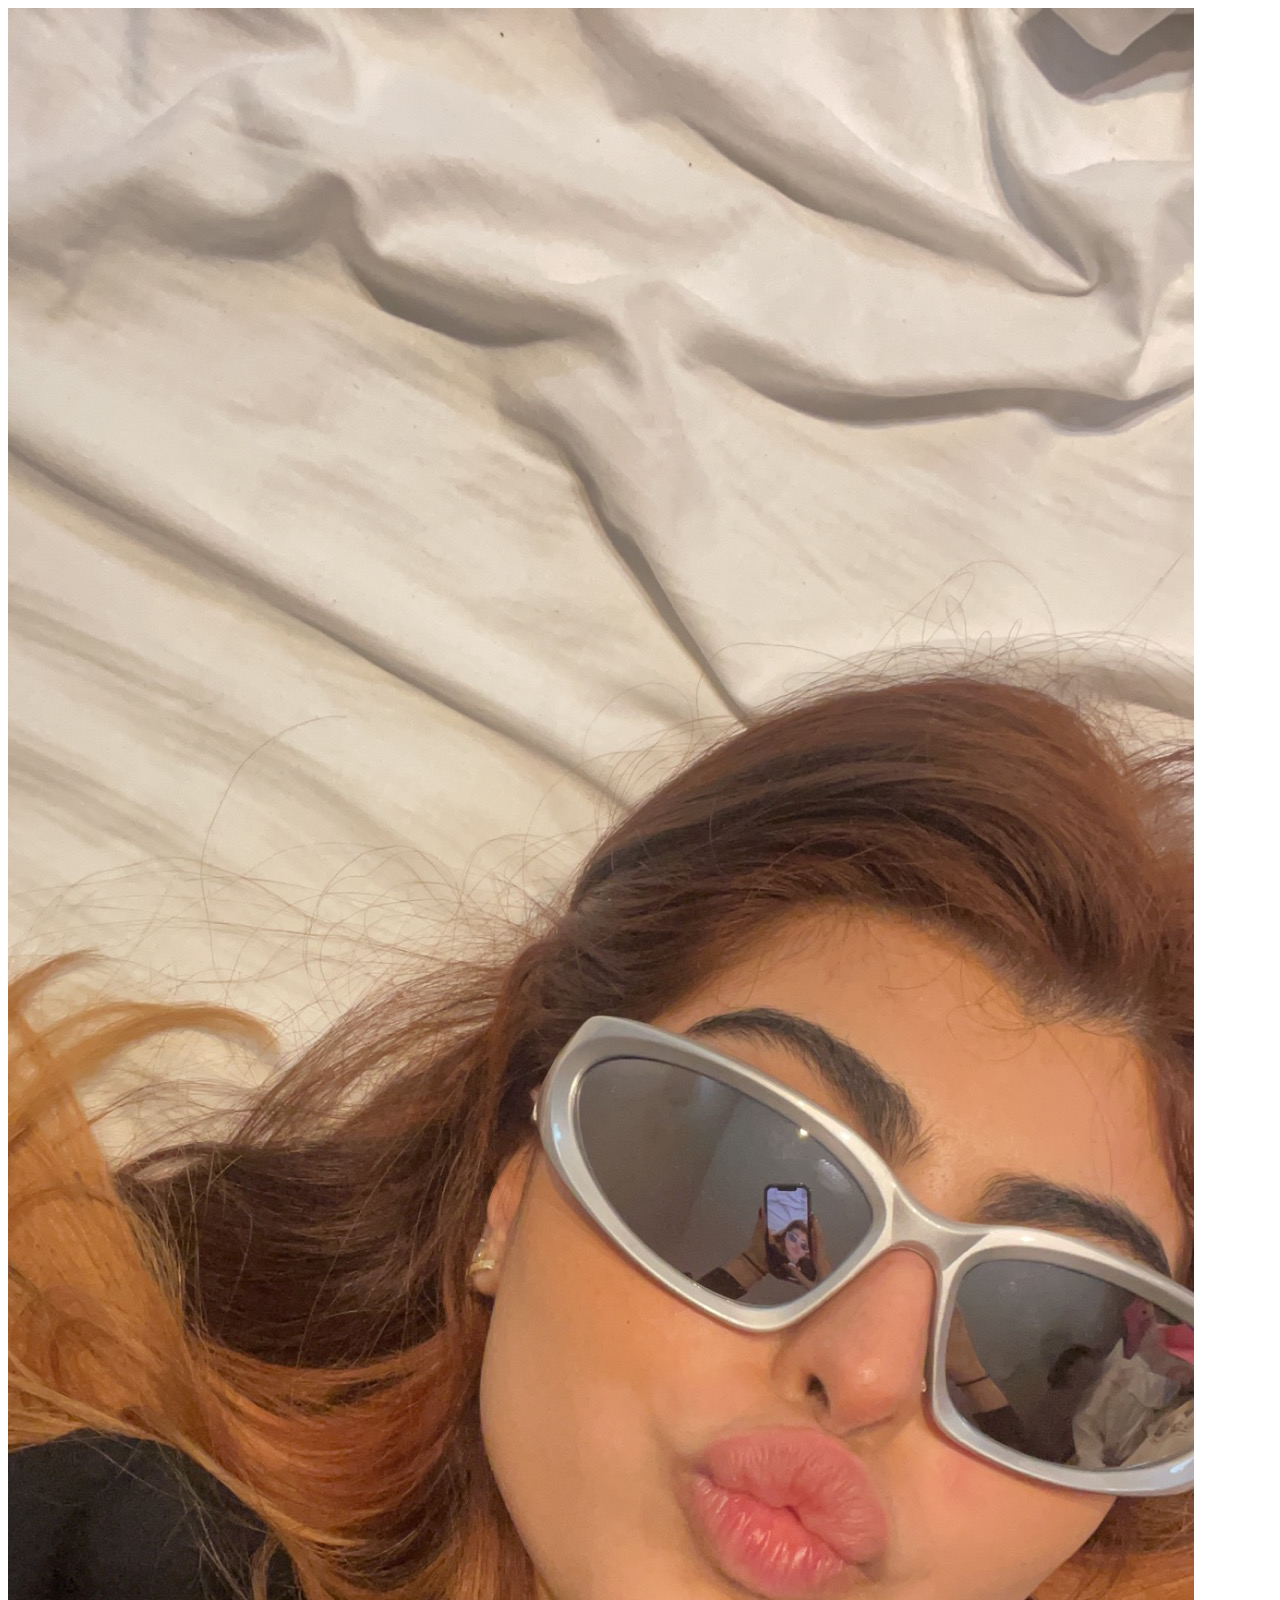
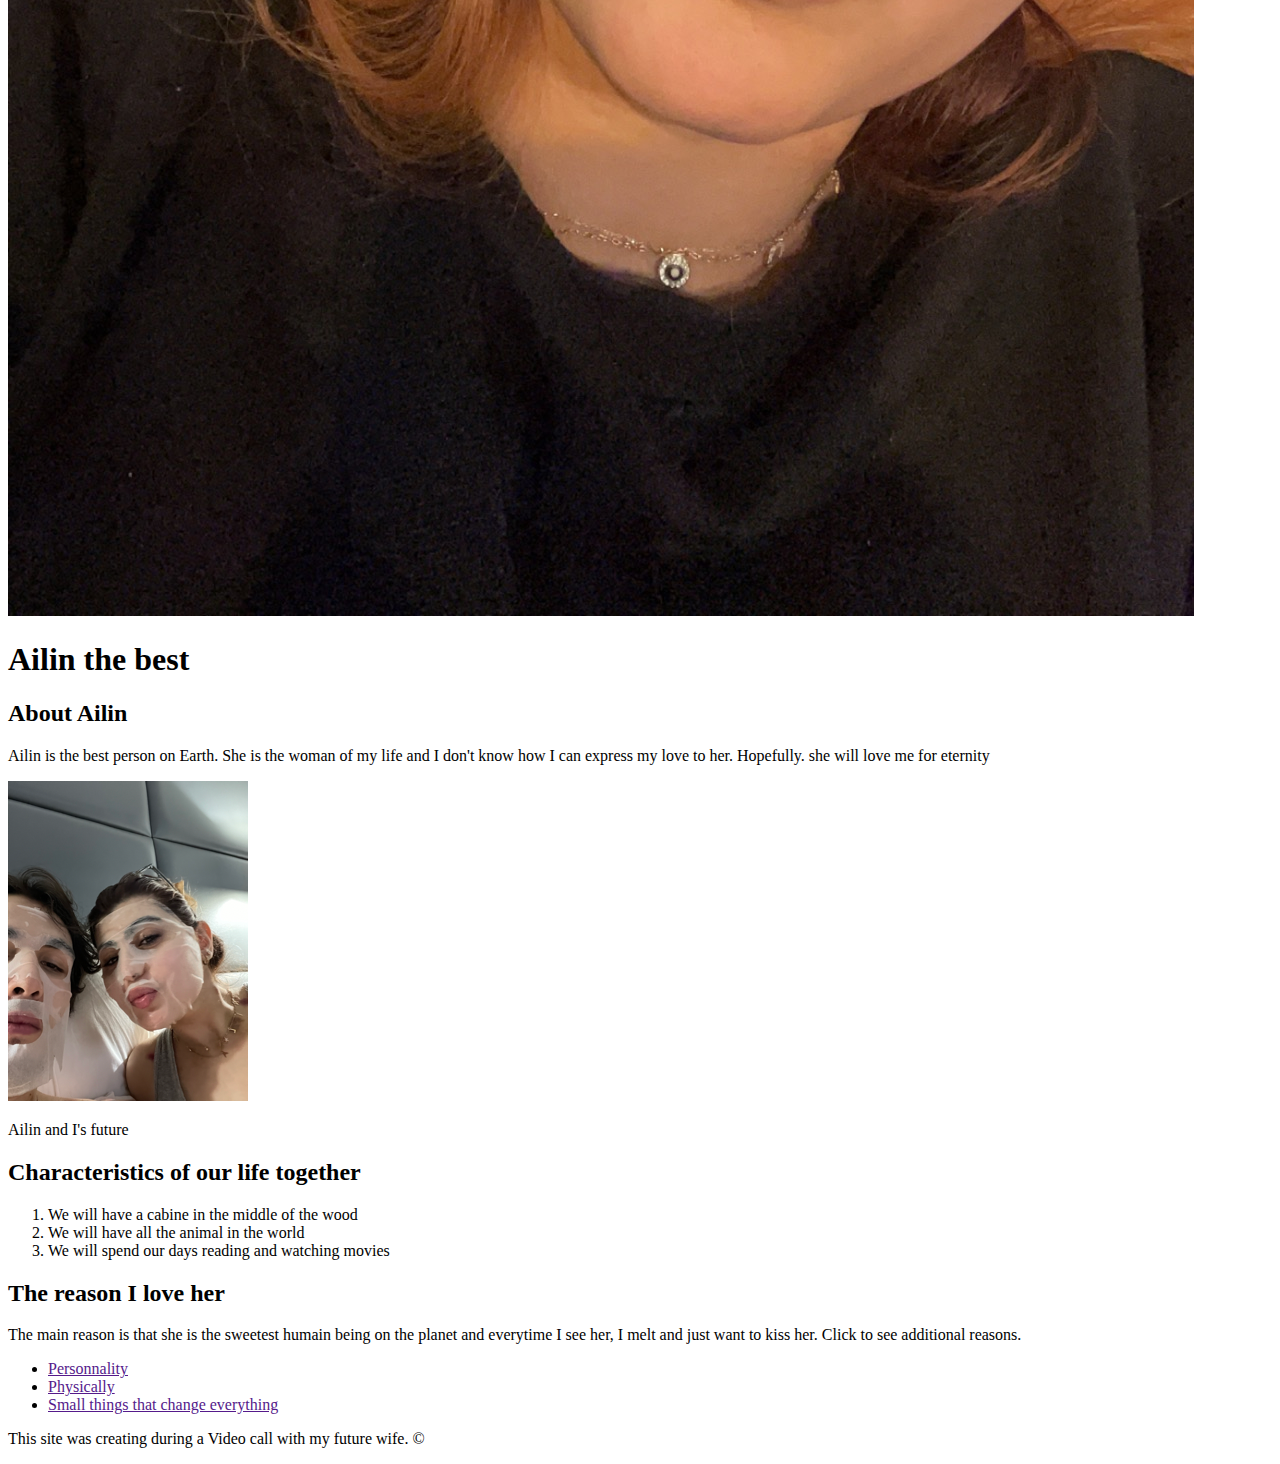
==== index.html @ 7c2e8c70 "Added our character's index.html" ====
<!DOCTYPE html>
<html>
<head>
	<title> To my love, Ailin</title>
	<link rel="icon" href="img/Ailin.JPG">
</head>
<body>
	<!--Header element-->
	<header>
		<img src="img/Ailin.JPG">
		<h1>Ailin the best</h1>
	</header>

	<!-- main element -->
	<main>
		
		<!-- Her -->
		<h2>About Ailin</h2>
		<p>Ailin is the best person on Earth. She is the woman of my life and I don't know how I can express my love to her. Hopefully. she will love me for eternity</p>
		<img src="img/moi.png">
		<p>Ailin and I's future</p>
		<h2>Characteristics of our life together</h2>
		<ol>
			<li>We will have a cabine in the middle of the wood</li>
			<li>We will have all the animal in the world</li>
			<li>We will spend our days reading and watching movies</li>
		</ol>
		
		<!-- The reaons -->
		<h2>The reason I love her</h2>
		<p>The main reason is that she is the sweetest humain being on the planet and everytime I see her, I melt and just want to kiss her. Click to see additional reasons.</p>
		<ul>
			<li><a href="">Personnality</a></li>
			<li><a href="">Physically</a></li>
			<li><a href="">Small things that change everything</a></li>
		</ul>
	</main>

<!-- Footer element -->
<footer>
	<p>This site was creating during a Video call with my future wife.
	&copy;</p>
</footer>

</body>
</html>
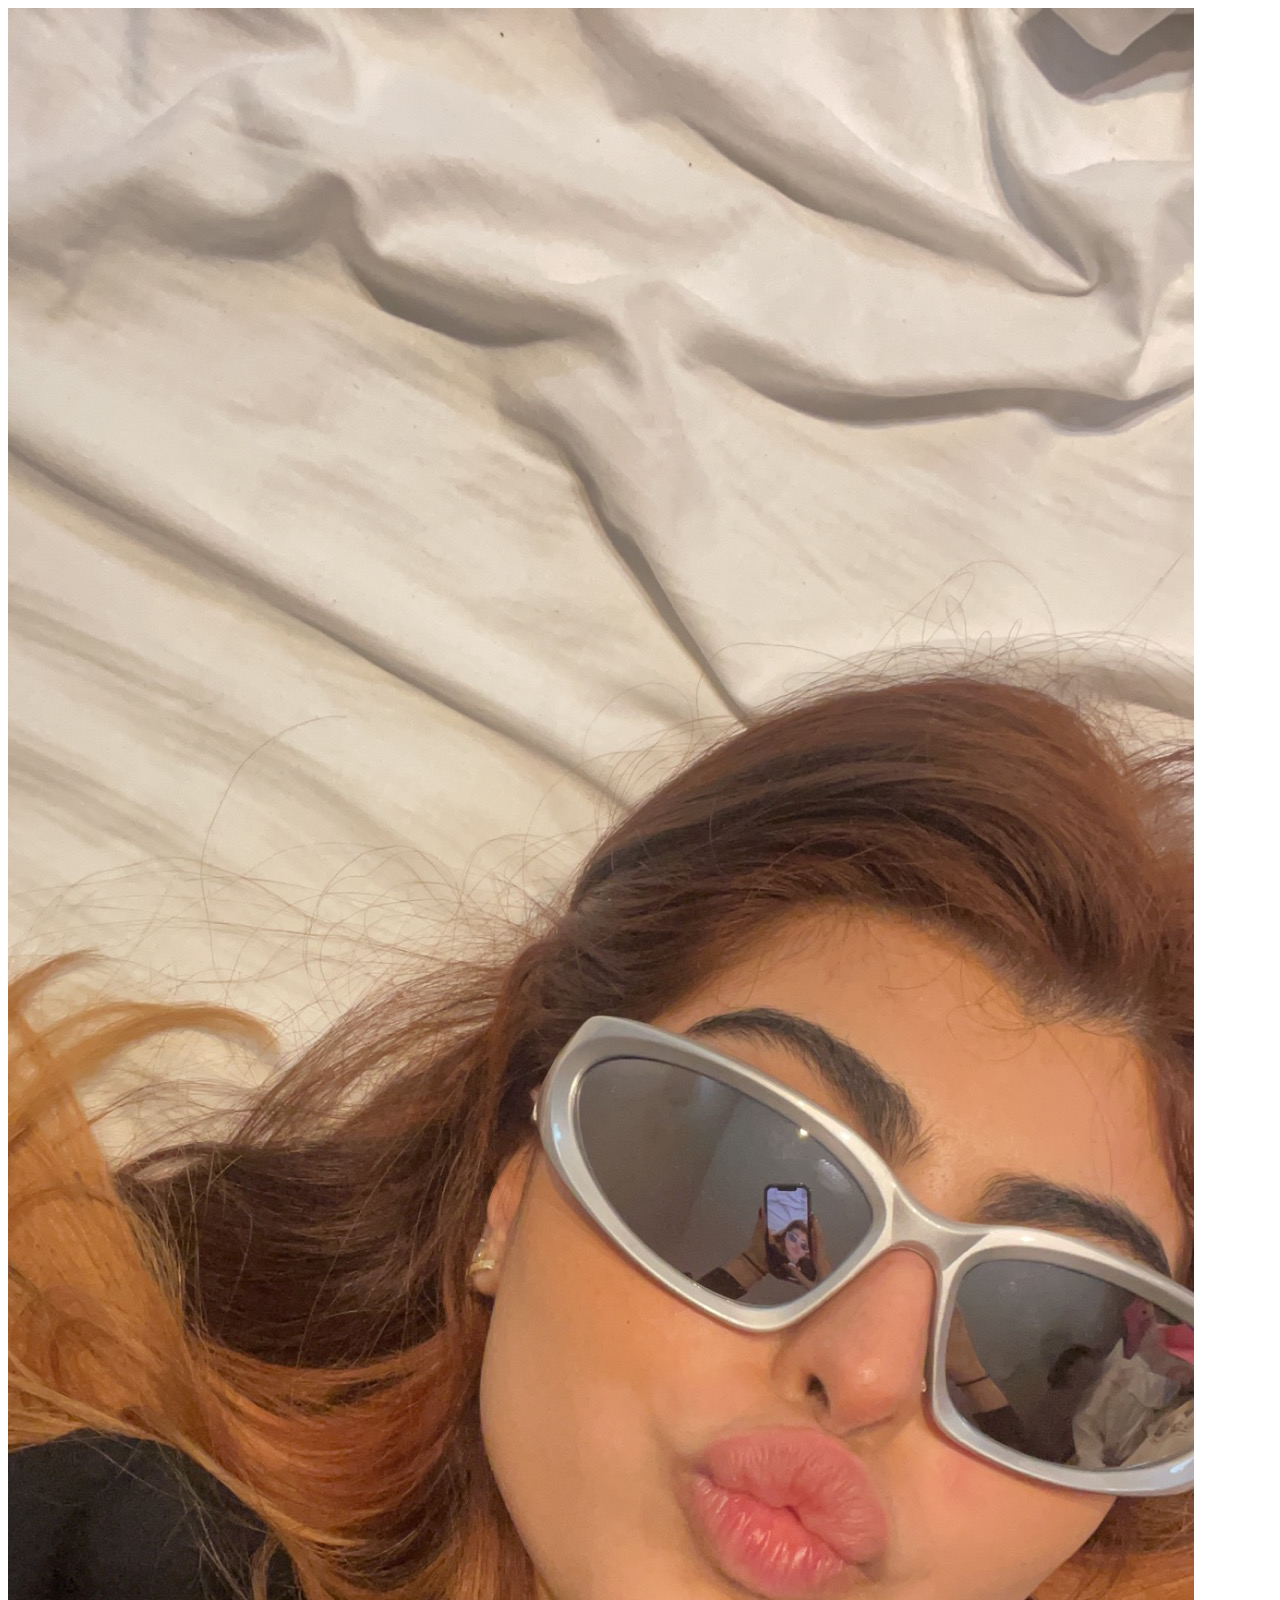
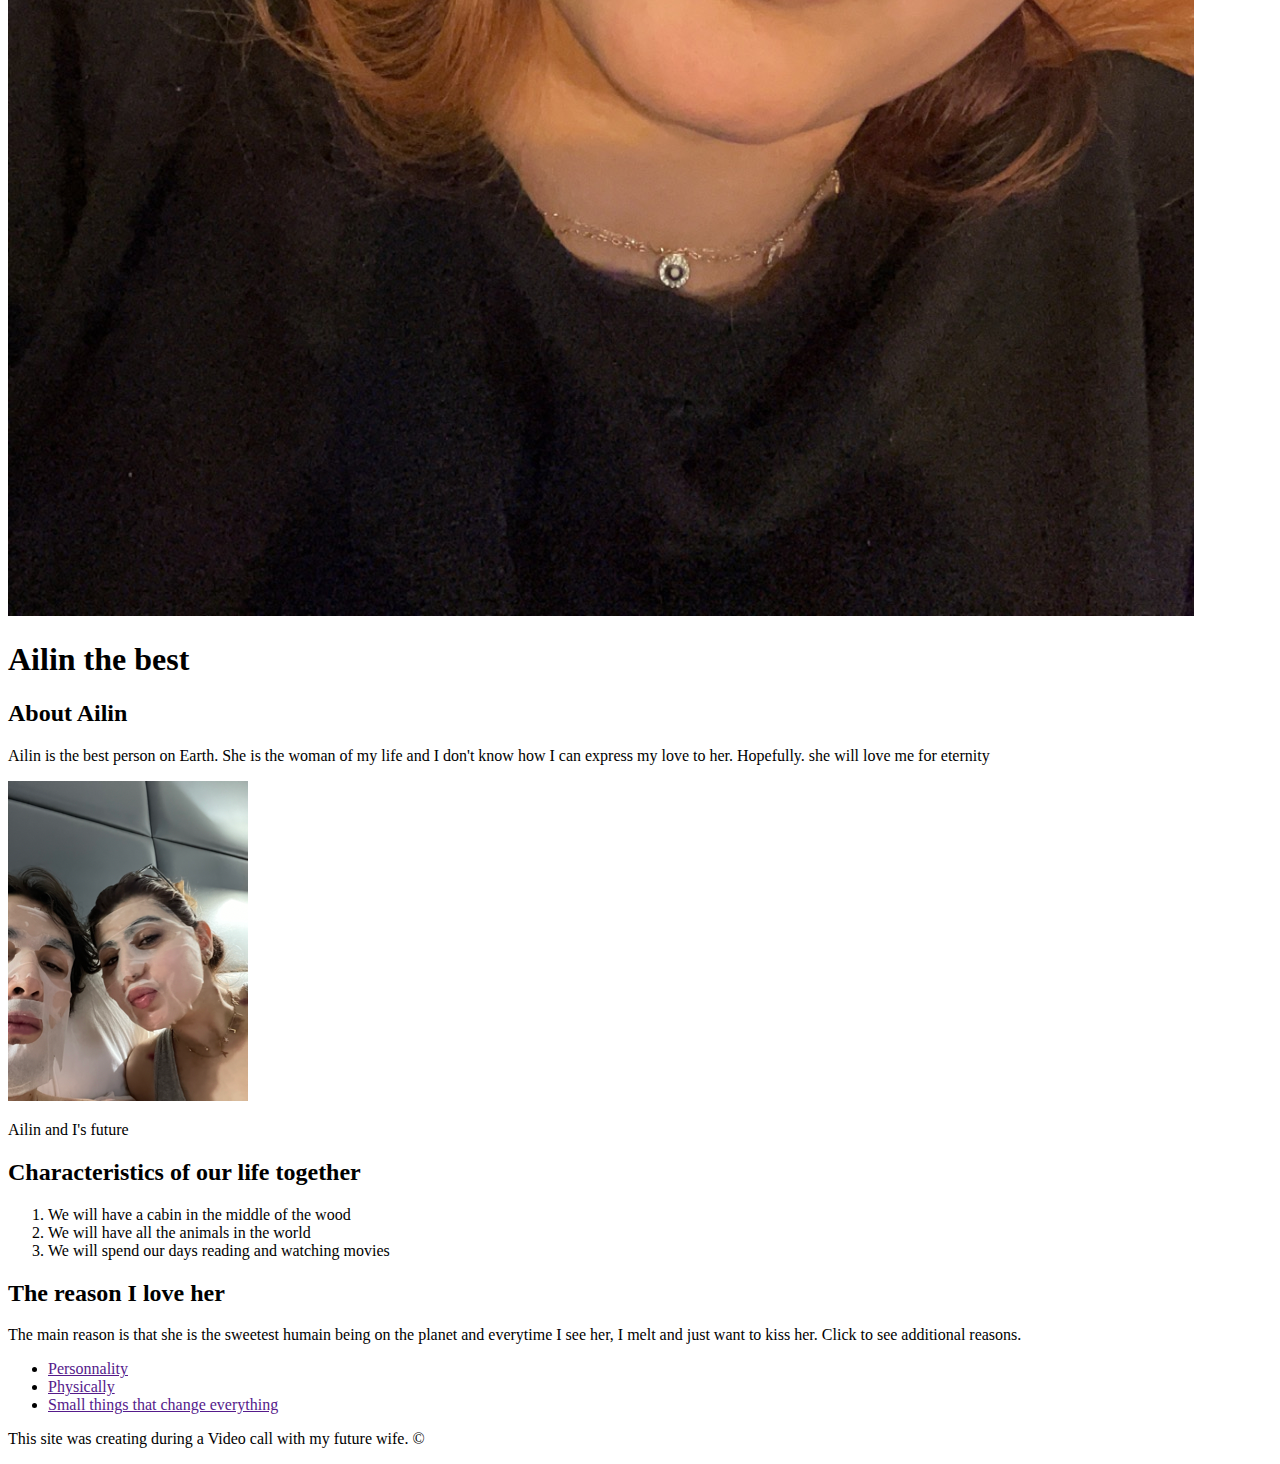
==== commit 631fef37: "Update index.html" ====
--- a/index.html
+++ b/index.html
@@ -21,8 +21,8 @@
 		<p>Ailin and I's future</p>
 		<h2>Characteristics of our life together</h2>
 		<ol>
-			<li>We will have a cabine in the middle of the wood</li>
-			<li>We will have all the animal in the world</li>
+			<li>We will have a cabin in the middle of the wood</li>
+			<li>We will have all the animals in the world</li>
 			<li>We will spend our days reading and watching movies</li>
 		</ol>
 		
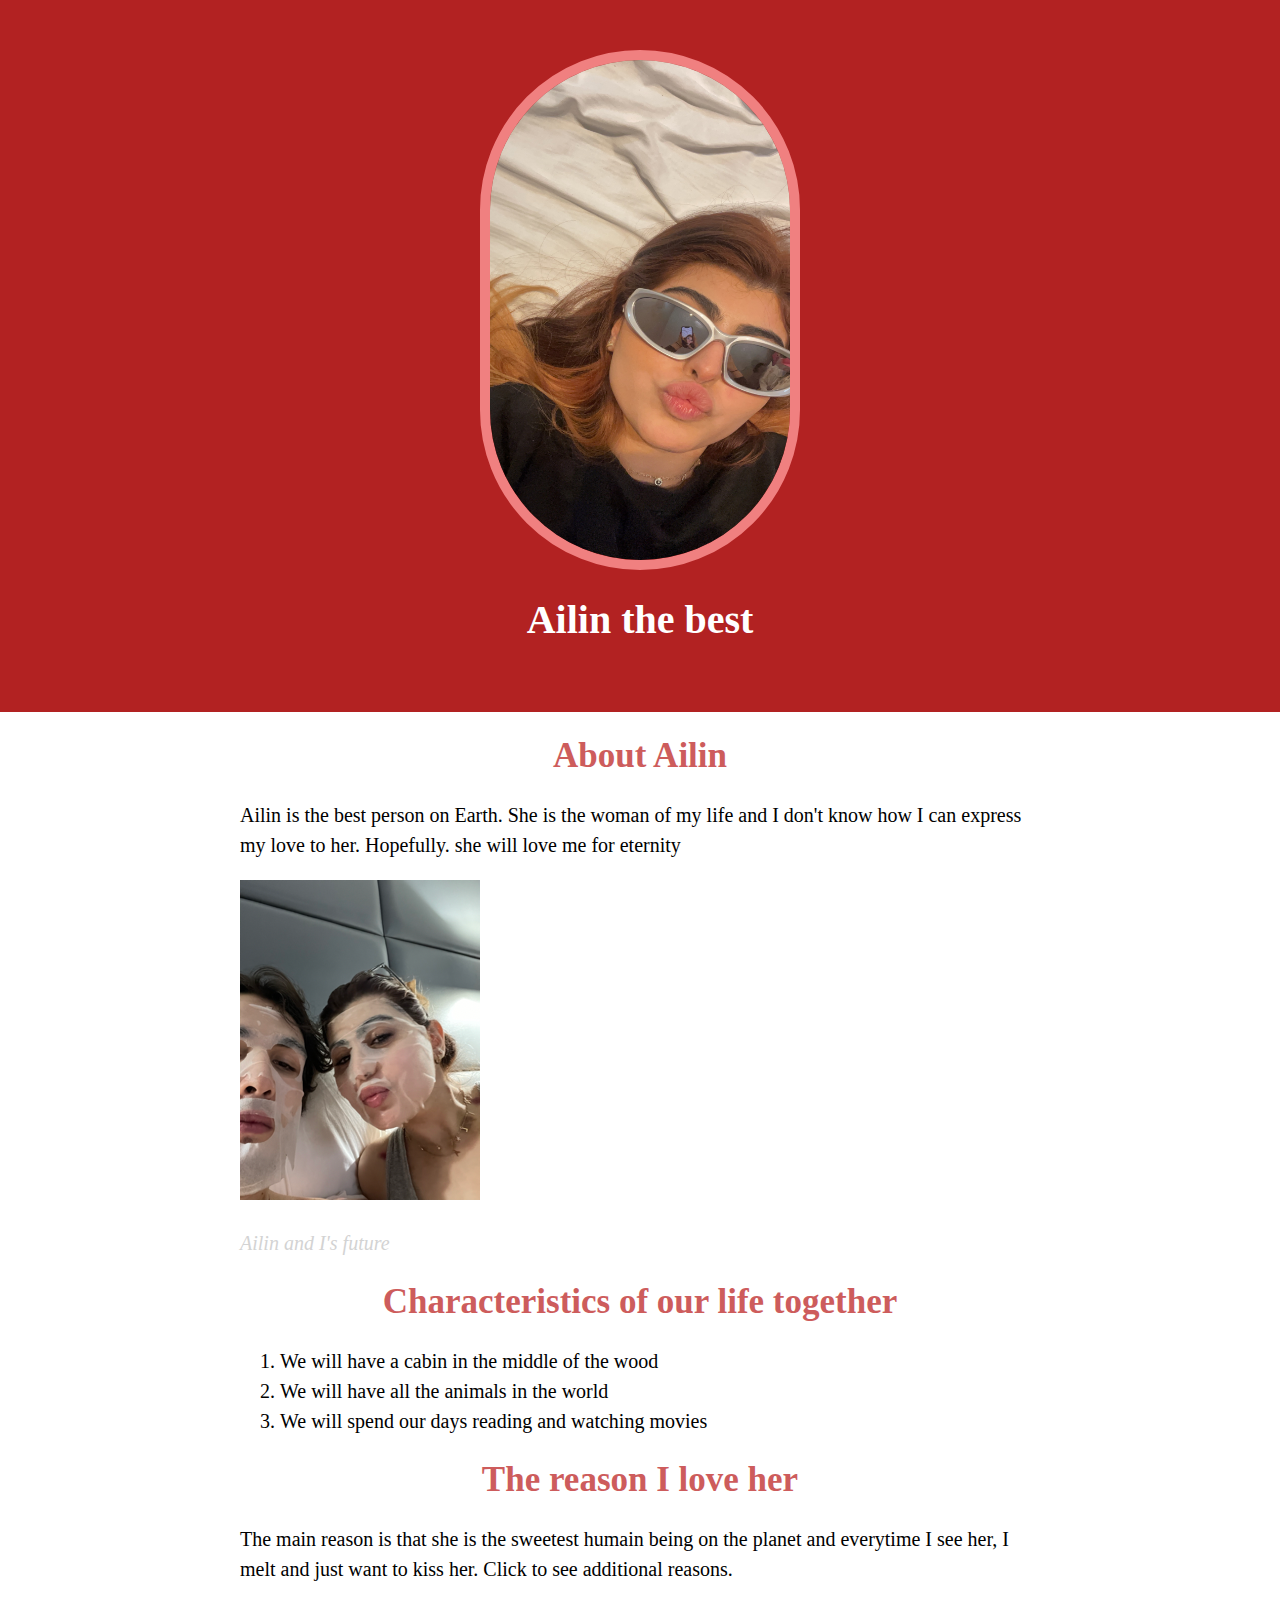
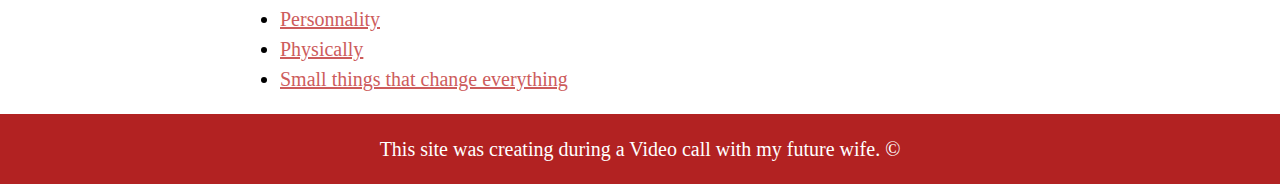
==== commit 5b79ab2c: "CSS for most websit" ====
--- a/index.html
+++ b/index.html
@@ -3,6 +3,7 @@
 <head>
 	<title> To my love, Ailin</title>
 	<link rel="icon" href="img/Ailin.JPG">
+	<link rel="stylesheet" type="text/css" href="css/Ailin.css">
 </head>
 <body>
 	<!--Header element-->
@@ -18,7 +19,7 @@
 		<h2>About Ailin</h2>
 		<p>Ailin is the best person on Earth. She is the woman of my life and I don't know how I can express my love to her. Hopefully. she will love me for eternity</p>
 		<img src="img/moi.png">
-		<p>Ailin and I's future</p>
+		<p class="caption">Ailin and I's future</p>
 		<h2>Characteristics of our life together</h2>
 		<ol>
 			<li>We will have a cabin in the middle of the wood</li>
--- a/css/Ailin.css
+++ b/css/Ailin.css
@@ -0,0 +1,64 @@
+body{
+margin: 0;
+font-size: 20px;
+line-height: 30px;
+}
+
+
+header{
+	background-color: FireBrick;
+	text-align: center;
+	padding-top: 50px;
+	padding-bottom: 50px;
+}
+
+header h1{
+	color: white;
+}
+
+header img{
+	border-radius: 170px;
+	width: 300px;
+	height: 500px;
+	border: 10px solid LightCoral;
+}
+
+main{
+	max-width: 800px;
+	margin: 0 auto;
+	padding: 0 20px;
+
+}
+
+main img{
+	max-width: 100%;
+}
+
+h2{
+	font-size: 35px;
+	color: IndianRed;
+	text-align: center;
+}
+
+a{
+	color: IndianRed;
+}
+a:hover{
+	color: SaddleBrown;
+}
+
+footer{
+	background-color: FireBrick;
+	color: white;
+	padding: 20px;
+	text-align: center;
+}
+
+footer p{
+	margin: 0px;
+}
+
+p.caption{
+	color: lightgrey;
+	font-style: italic;
+}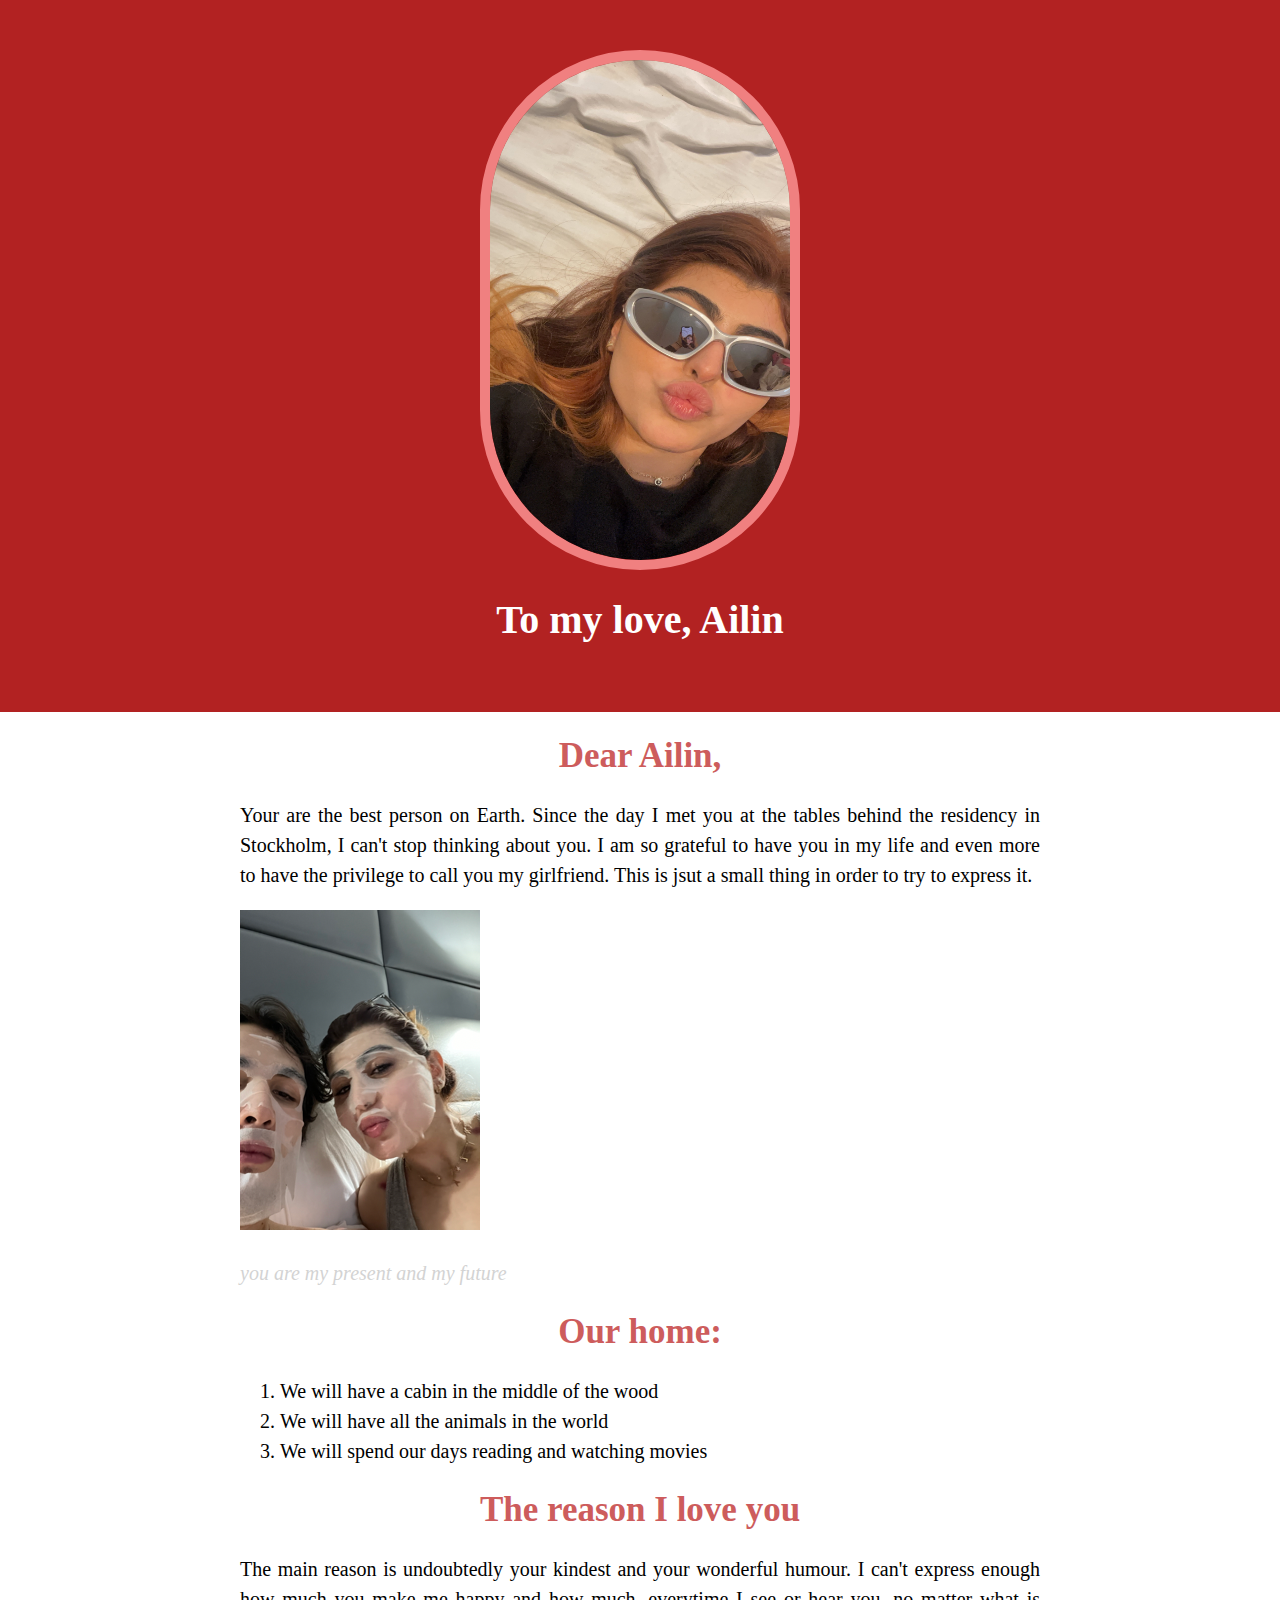
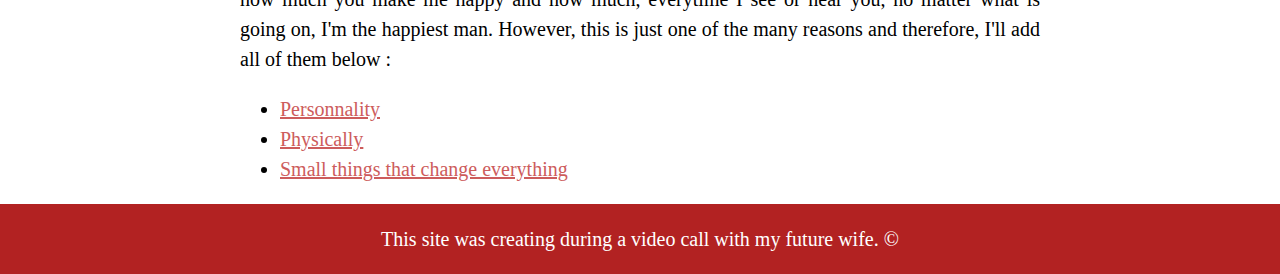
==== commit f66fd539: "Add personality page" ====
--- a/index.html
+++ b/index.html
@@ -9,18 +9,18 @@
 	<!--Header element-->
 	<header>
 		<img src="img/Ailin.JPG">
-		<h1>Ailin the best</h1>
+		<h1>To my love, Ailin</h1>
 	</header>
 
 	<!-- main element -->
 	<main>
 		
 		<!-- Her -->
-		<h2>About Ailin</h2>
-		<p>Ailin is the best person on Earth. She is the woman of my life and I don't know how I can express my love to her. Hopefully. she will love me for eternity</p>
+		<h2>Dear Ailin,</h2>
+		<p>Your are the best person on Earth. Since the day I met you at the tables behind the residency in Stockholm, I can't stop thinking about you. I am so grateful to have you in my life and even more to have the privilege to call you my girlfriend. This is jsut a small thing in order to try to express it.</p>
 		<img src="img/moi.png">
-		<p class="caption">Ailin and I's future</p>
-		<h2>Characteristics of our life together</h2>
+		<p class="caption">you are my present and my future</p>
+		<h2>Our home:</h2>
 		<ol>
 			<li>We will have a cabin in the middle of the wood</li>
 			<li>We will have all the animals in the world</li>
@@ -28,10 +28,10 @@
 		</ol>
 		
 		<!-- The reaons -->
-		<h2>The reason I love her</h2>
-		<p>The main reason is that she is the sweetest humain being on the planet and everytime I see her, I melt and just want to kiss her. Click to see additional reasons.</p>
+		<h2>The reason I love you</h2>
+		<p>The main reason is undoubtedly your kindest and your wonderful humour. I can't express enough how much you make me happy and how much, everytime I see or hear you, no matter what is going on, I'm the happiest man. However, this is just one of the many reasons and therefore, I'll add all of them below :</p>
 		<ul>
-			<li><a href="">Personnality</a></li>
+			<li><a href="personnality.html">Personnality</a></li>
 			<li><a href="">Physically</a></li>
 			<li><a href="">Small things that change everything</a></li>
 		</ul>
@@ -39,7 +39,7 @@
 
 <!-- Footer element -->
 <footer>
-	<p>This site was creating during a Video call with my future wife.
+	<p>This site was creating during a video call with my future wife.
 	&copy;</p>
 </footer>
 
--- a/css/Ailin.css
+++ b/css/Ailin.css
@@ -2,6 +2,7 @@
 margin: 0;
 font-size: 20px;
 line-height: 30px;
+text-align: justify ;
 }
 
 
@@ -32,6 +33,7 @@
 
 main img{
 	max-width: 100%;
+
 }
 
 h2{
@@ -61,4 +63,5 @@
 p.caption{
 	color: lightgrey;
 	font-style: italic;
+	padding-top: -30px;
 }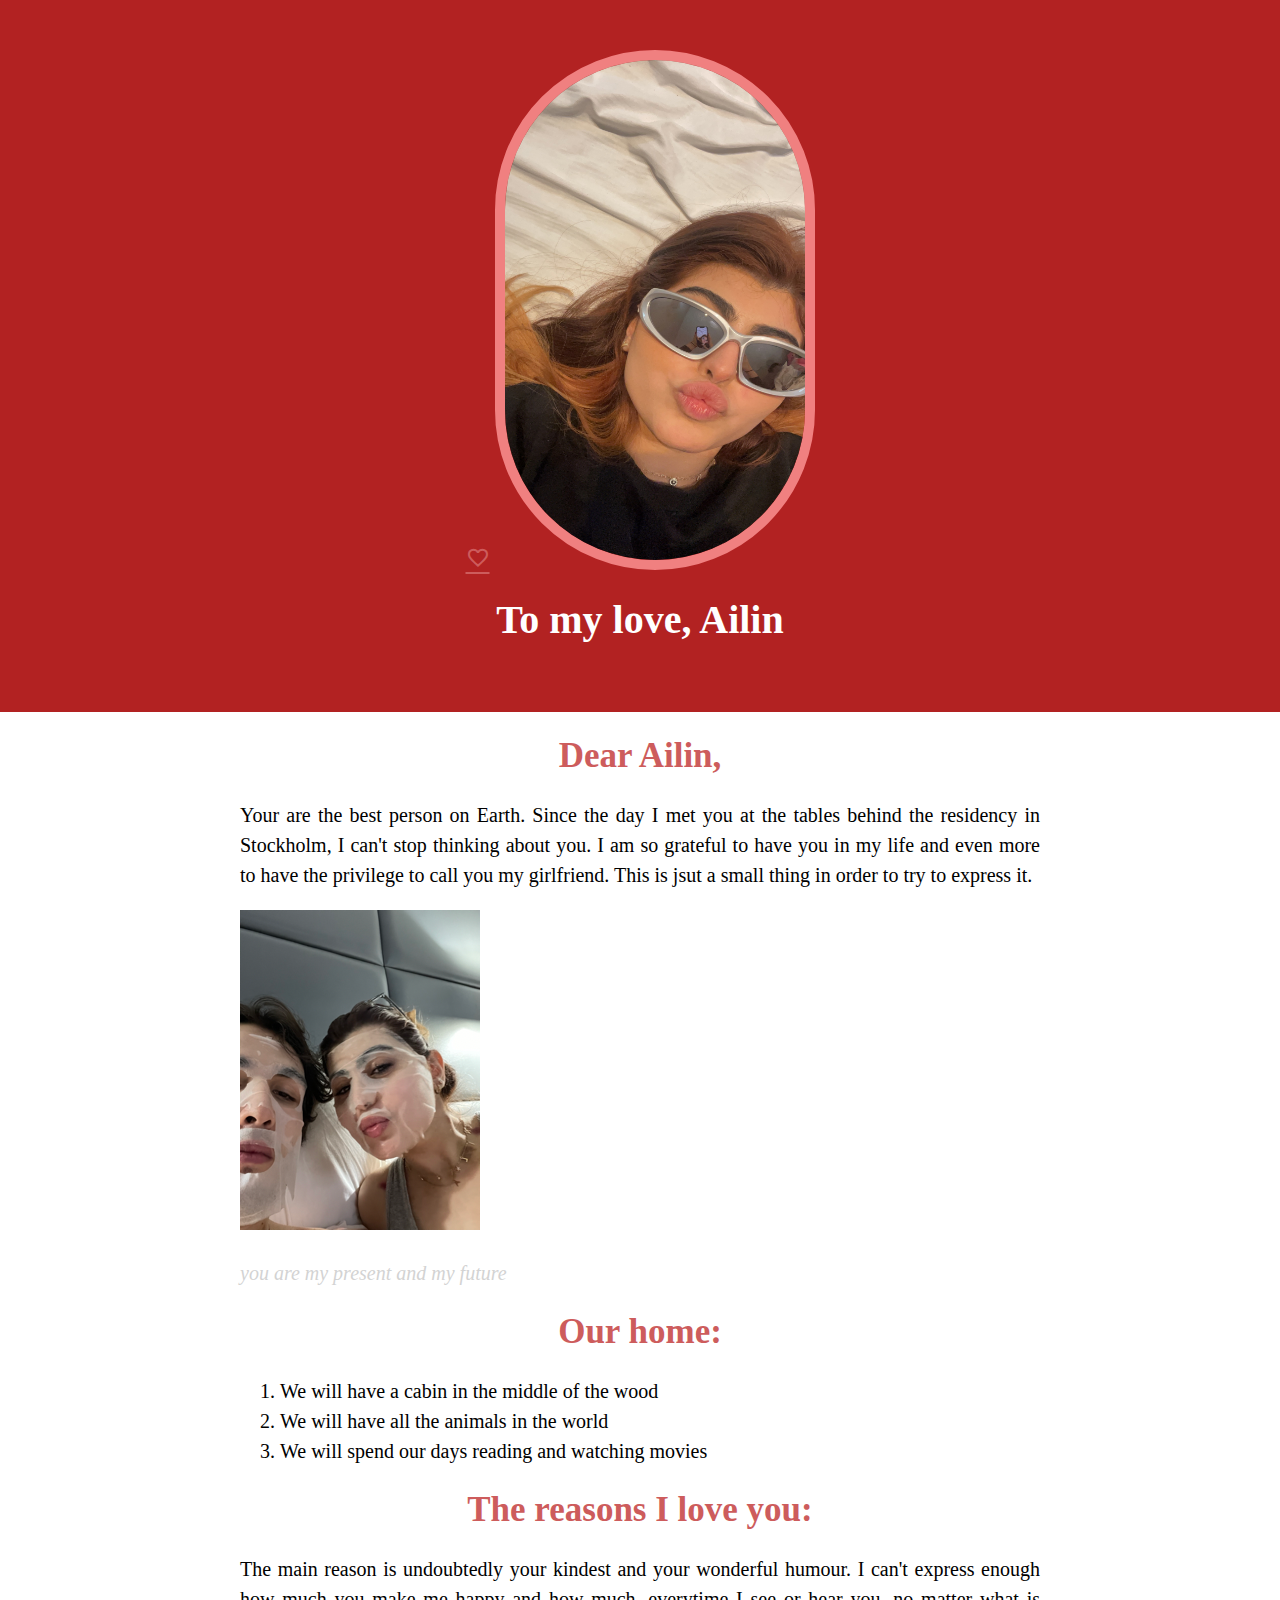
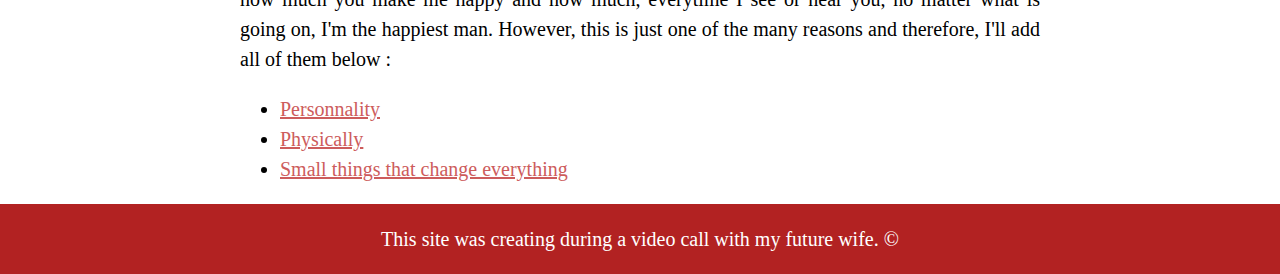
==== commit 19df20be: "Css_2" ====
--- a/index.html
+++ b/index.html
@@ -4,12 +4,17 @@
 	<title> To my love, Ailin</title>
 	<link rel="icon" href="img/Ailin.JPG">
 	<link rel="stylesheet" type="text/css" href="css/Ailin.css">
+	<link rel="stylesheet" href="https://fonts.googleapis.com/css2?family=Material+Symbols+Outlined:opsz,wght,FILL,GRAD@48,400,0,0" />
 </head>
 <body>
 	<!--Header element-->
 	<header>
+		<span class="material-symbols-outlined">
+<a href="mylove.html">favorite</a>
+</span>
 		<img src="img/Ailin.JPG">
 		<h1>To my love, Ailin</h1>
+
 	</header>
 
 	<!-- main element -->
@@ -28,7 +33,7 @@
 		</ol>
 		
 		<!-- The reaons -->
-		<h2>The reason I love you</h2>
+		<h2>The reasons I love you:</h2>
 		<p>The main reason is undoubtedly your kindest and your wonderful humour. I can't express enough how much you make me happy and how much, everytime I see or hear you, no matter what is going on, I'm the happiest man. However, this is just one of the many reasons and therefore, I'll add all of them below :</p>
 		<ul>
 			<li><a href="personnality.html">Personnality</a></li>
--- a/css/Ailin.css
+++ b/css/Ailin.css
@@ -12,6 +12,11 @@
 	padding-top: 50px;
 	padding-bottom: 50px;
 }
+
+span{
+	color: white;
+}
+
 
 header h1{
 	color: white;
@@ -28,12 +33,10 @@
 	max-width: 800px;
 	margin: 0 auto;
 	padding: 0 20px;
-
 }
 
 main img{
 	max-width: 100%;
-
 }
 
 h2{
@@ -63,5 +66,4 @@
 p.caption{
 	color: lightgrey;
 	font-style: italic;
-	padding-top: -30px;
 }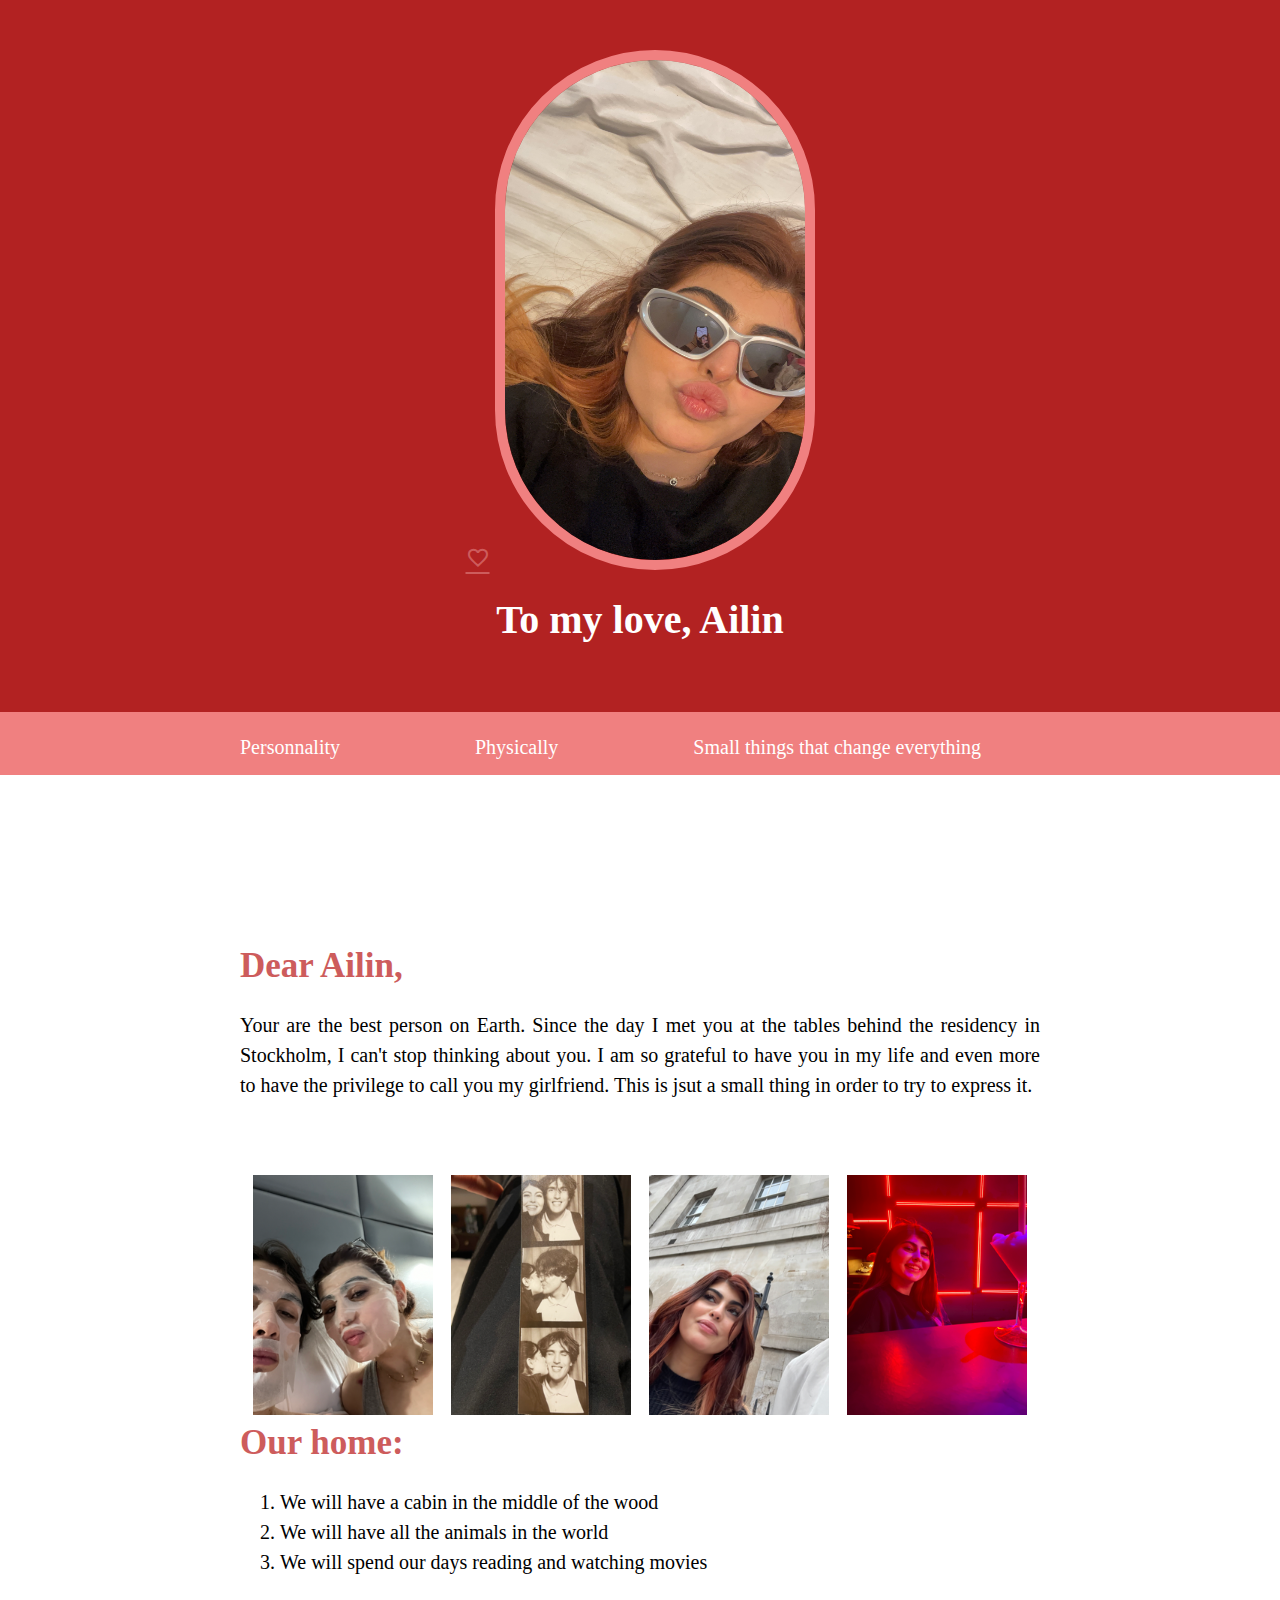
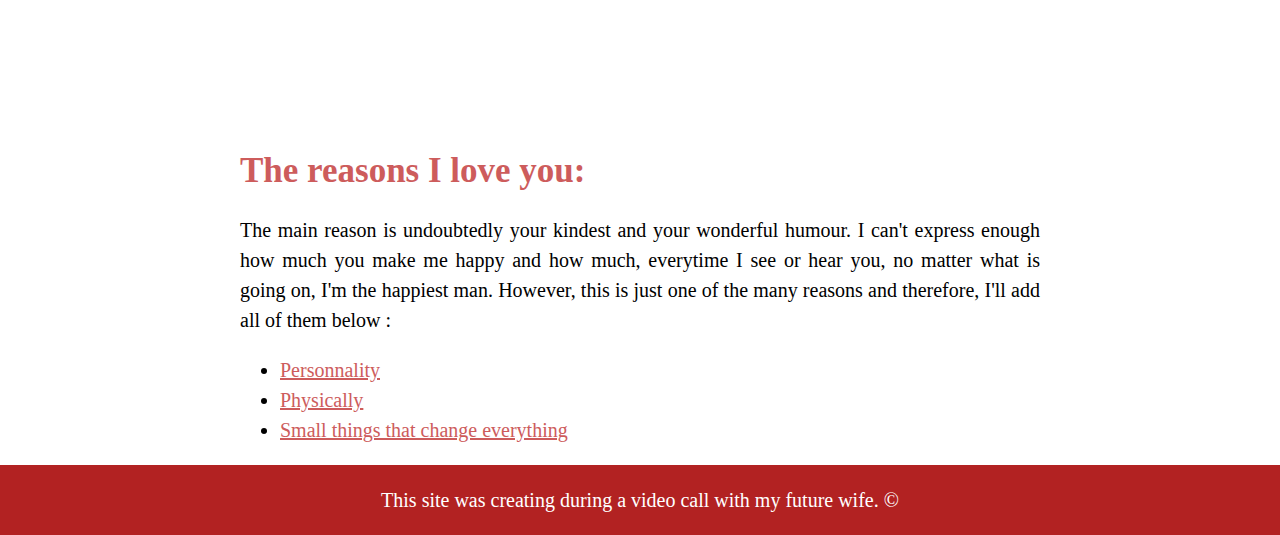
==== commit ffcd0cc3: "modify" ====
--- a/index.html
+++ b/index.html
@@ -2,9 +2,11 @@
 <html>
 <head>
 	<title> To my love, Ailin</title>
+	<meta name="viewport" content="width=device-width, initial-scale=1">
 	<link rel="icon" href="img/Ailin.JPG">
 	<link rel="stylesheet" type="text/css" href="css/Ailin.css">
 	<link rel="stylesheet" href="https://fonts.googleapis.com/css2?family=Material+Symbols+Outlined:opsz,wght,FILL,GRAD@48,400,0,0" />
+	 
 </head>
 <body>
 	<!--Header element-->
@@ -18,13 +20,43 @@
 	</header>
 
 	<!-- main element -->
+ <div class="header">
+	 	<div class="attic-bar" style="width:100%;overflow:hidden;">
+	 		<a class="attic-bar" href="personnality.html" title="personnality">Personnality</a>
+	 		<a class="attic-bar" href="physically.html" title="Physically">Physically</a>
+	 		<a class="attic-bar" href="sttce.html" title="Small things">Small things that change everything</a>
+</div></div>
 	<main>
 		
 		<!-- Her -->
 		<h2>Dear Ailin,</h2>
 		<p>Your are the best person on Earth. Since the day I met you at the tables behind the residency in Stockholm, I can't stop thinking about you. I am so grateful to have you in my life and even more to have the privilege to call you my girlfriend. This is jsut a small thing in order to try to express it.</p>
-		<img src="img/moi.png">
-		<p class="caption">you are my present and my future</p>
+
+		<div class="gallery">
+			  <a>
+			    <img src="img/moi.png" alt="Us" width="600" height="400">
+			  </a>
+
+			</div>
+
+			<div class="gallery">
+			  <a>
+			    <img src="img/kiss.png" alt="Forest" width="600" height="400">
+			  </a>
+			</div>
+
+			<div class="gallery">
+			  <a>
+			    <img src="img/pp.png" alt="Northern Lights" width="600" height="400">
+			  </a>
+			</div>
+
+			<div class="gallery">
+			  <a>
+			    <img src="img/hijingo.png" alt="Mountains" width="600" height="400">
+			  </a>
+		</div>
+
 		<h2>Our home:</h2>
 		<ol>
 			<li>We will have a cabin in the middle of the wood</li>
@@ -37,10 +69,11 @@
 		<p>The main reason is undoubtedly your kindest and your wonderful humour. I can't express enough how much you make me happy and how much, everytime I see or hear you, no matter what is going on, I'm the happiest man. However, this is just one of the many reasons and therefore, I'll add all of them below :</p>
 		<ul>
 			<li><a href="personnality.html">Personnality</a></li>
-			<li><a href="">Physically</a></li>
-			<li><a href="">Small things that change everything</a></li>
+			<li><a href="physically.html">Physically</a></li>
+			<li><a href="sttce.html">Small things that change everything</a></li>
 		</ul>
 	</main>
+
 
 <!-- Footer element -->
 <footer>
--- a/css/Ailin.css
+++ b/css/Ailin.css
@@ -5,6 +5,45 @@
 text-align: justify ;
 }
 
+div.header{
+	position: -webkit-sticky;
+	position: sticky;
+	top: 0;
+	padding-bottom: 60px;
+}
+
+.attic-bar{
+	float: left;
+	width: auto;
+	overflow: hidden;
+	height: 44px;
+	background-color: lightcoral;
+	color: white;
+	text-align: center;
+	font-size: 20px;
+	padding: 10px 15px 9px 120px !important;
+}
+
+.attic-bar a:link{
+	color: white;
+	text-decoration: none;
+}
+
+.attic-bar a:visited{
+	color: white;
+	text-decoration: none;
+}
+
+.attic-bar a:hover{
+	color: firebrick;
+	background-color: lightsalmon;
+	text-decoration: none;
+}
+
+.attic-bar a:active{
+	color: white;
+	text-decoration: none;
+}
 
 header{
 	background-color: FireBrick;
@@ -37,12 +76,14 @@
 
 main img{
 	max-width: 100%;
+	padding-top: 50px;
 }
 
 h2{
+	padding-top: 150px;
 	font-size: 35px;
 	color: IndianRed;
-	text-align: center;
+
 }
 
 a{
@@ -66,4 +107,22 @@
 p.caption{
 	color: lightgrey;
 	font-style: italic;
+}
+
+div.gallery {
+  margin: 5px;
+  float: left;
+  width: 180px;
+  padding-left: 8px;
+}
+
+
+div.gallery img {
+  width: 100%;
+  height: auto;
+}
+
+div.desc {
+  padding: 15px;
+  text-align: center;
 }